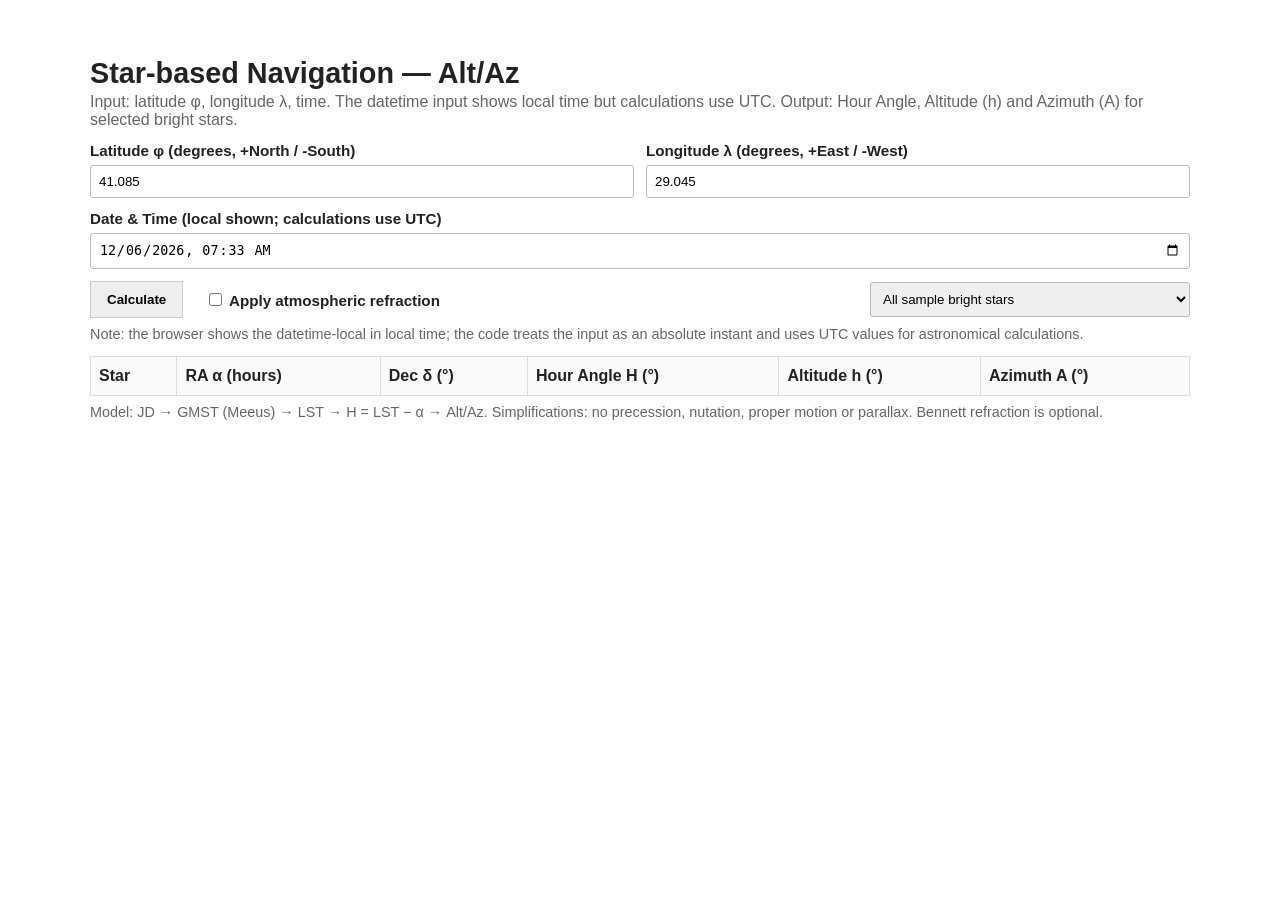
==== index.html @ d7d45e11 "Rename index_Version4 (4).html to index.html" ====
<!doctype html>
<html lang="en">
<head>
<meta charset="utf-8"/>
<meta name="viewport" content="width=device-width,initial-scale=1"/>
<title>Star-based Navigation — Alt/Az</title>
<style>
  :root { font-family: -apple-system, "Segoe UI", Roboto, Arial; color:#222; }
  body { max-width:1100px; margin:26px auto; padding:12px; }
  h1 { font-size:1.8rem; margin-bottom:0.2rem; }
  .note { color:#666; margin-bottom:0.8rem; }
  .grid { display:grid; grid-template-columns: 1fr 1fr; gap:12px; align-items:end; margin-bottom:12px; }
  label { font-weight:700; font-size:0.95rem; margin-bottom:6px; display:block; }
  input[type="number"], input[type="datetime-local"], select { width:100%; padding:8px; box-sizing:border-box; border:1px solid #bbb; border-radius:3px; }
  button { padding:10px 16px; background:#eee; border:1px solid #ccc; cursor:pointer; font-weight:700; }
  table { width:100%; border-collapse:collapse; margin-top:14px; }
  th, td { padding:10px 8px; border:1px solid #ddd; text-align:left; }
  th { background:#fafafa; font-weight:700; }
  .muted { color:#666; font-size:0.9rem; margin-top:8px; }
  .controls { display:flex; gap:10px; align-items:center; }
  @media (max-width:720px) { .grid { grid-template-columns: 1fr; } .controls { flex-direction:column; align-items:stretch; } }
</style>
</head>
<body>
  <h1>Star-based Navigation — Alt/Az</h1>
  <div class="note">Input: latitude φ, longitude λ, time. The datetime input shows local time but calculations use UTC. Output: Hour Angle, Altitude (h) and Azimuth (A) for selected bright stars.</div>

  <div class="grid">
    <div>
      <label>Latitude φ (degrees, +North / -South)</label>
      <input id="lat" type="number" step="0.0001" value="41.085" />
    </div>
    <div>
      <label>Longitude λ (degrees, +East / -West)</label>
      <input id="lon" type="number" step="0.0001" value="29.045" />
    </div>

    <div style="grid-column:1 / span 2;">
      <label>Date & Time (local shown; calculations use UTC)</label>
      <input id="datetime" type="datetime-local" value="" />
    </div>

    <div style="grid-column:1 / span 2;">
      <div class="controls">
        <button id="calc">Calculate</button>
        <label style="font-weight:600; margin:0 6px 0 12px;"><input id="refract" type="checkbox" /> Apply atmospheric refraction</label>
        <select id="starSelect" style="margin-left:auto; max-width:320px;">
          <option value="all">All sample bright stars</option>
          <option value="bright">Only top 5 brightest</option>
        </select>
      </div>
      <div class="muted">Note: the browser shows the datetime-local in local time; the code treats the input as an absolute instant and uses UTC values for astronomical calculations.</div>
    </div>
  </div>

  <table id="results">
    <thead>
      <tr>
        <th>Star</th>
        <th>RA α (hours)</th>
        <th>Dec δ (°)</th>
        <th>Hour Angle H (°)</th>
        <th>Altitude h (°)</th>
        <th>Azimuth A (°)</th>
      </tr>
    </thead>
    <tbody></tbody>
  </table>

  <div class="muted">
    Model: JD → GMST (Meeus) → LST → H = LST − α → Alt/Az. Simplifications: no precession, nutation, proper motion or parallax. Bennett refraction is optional.
  </div>

<script>
// Sample bright star list (RA in hours, Dec in degrees)
const starsFull = [
  { name: "Sirius (α CMa)", ra: 6.752477, dec: -16.716116 },
  { name: "Canopus (α Car)", ra: 6.399203, dec: -52.695661 },
  { name: "Rigil Kentaurus (α Cen)", ra: 14.660139, dec: -60.833992 },
  { name: "Arcturus (α Boo)", ra: 14.261020, dec: 19.182410 },
  { name: "Vega (α Lyr)", ra: 18.615649, dec: 38.783689 },
  { name: "Capella (α Aur)", ra: 5.278155, dec: 45.998028 },
  { name: "Rigel (β Ori)", ra: 5.242298, dec: -8.201640 },
  { name: "Procyon (α CMi)", ra: 7.655033, dec: 5.225000 },
  { name: "Betelgeuse (α Ori)", ra: 5.919529, dec: 7.407064 },
  { name: "Polaris (α UMi)", ra: 2.530301, dec: 89.264109 }
];

// Utility functions
function toRad(d){return d*Math.PI/180;}
function toDeg(r){return r*180/Math.PI;}
function normDeg(a){ a = a % 360; if (a<0) a += 360; return a; }
function normHours(h){ h = h % 24; if (h<0) h += 24; return h; }

// Julian Date from a JS Date (using UTC getters)
function julianDate(date) {
  let Y = date.getUTCFullYear();
  let M = date.getUTCMonth() + 1;
  let D = date.getUTCDate() + date.getUTCHours()/24 + date.getUTCMinutes()/1440 + date.getUTCSeconds()/86400 + date.getUTCMilliseconds()/86400000;
  if (M <= 2) { Y -= 1; M += 12; }
  const A = Math.floor(Y/100);
  const B = 2 - A + Math.floor(A/4);
  const JD = Math.floor(365.25*(Y+4716)) + Math.floor(30.6001*(M+1)) + D + B - 1524.5;
  return JD;
}

// GMST in hours using Meeus formula
function gmstFromJD(JD) {
  const T = (JD - 2451545.0)/36525.0;
  let GMSTdeg = 280.46061837 + 360.98564736629*(JD - 2451545.0) + 0.000387933*T*T - (T*T*T)/38710000.0;
  GMSTdeg = normDeg(GMSTdeg);
  return GMSTdeg / 15.0;
}

// Bennett refraction approximation (returns degrees)
function bennettRefraction(h_deg) {
  const h = h_deg;
  if (h <= -2) return 0;
  const R_arcmin = 1.02 / Math.tan( toRad(h + 10.3/(h + 5.11)) );
  return R_arcmin / 60.0;
}

// Compute altitude and azimuth for a given star
function computeAltAz(latDeg, lonDeg, dateUTC, star, applyRefraction=false) {
  const JD = julianDate(dateUTC);
  const gmst = gmstFromJD(JD); // hours
  let lst = gmst + lonDeg/15.0; // local sidereal time in hours
  lst = normHours(lst);

  // Hour angle in hours, normalize to -12..12
  let Hh = lst - star.ra;
  if (Hh > 12) Hh -= 24;
  if (Hh < -12) Hh += 24;
  const Hdeg = Hh * 15.0;

  const phi = toRad(latDeg);
  const delta = toRad(star.dec);
  const H = toRad(Hdeg);

  // Altitude
  const sin_h = Math.sin(phi)*Math.sin(delta) + Math.cos(phi)*Math.cos(delta)*Math.cos(H);
  let h = Math.asin(sin_h);
  let h_deg = toDeg(h);

  // Azimuth from North toward East (0..360)
  let A = Math.atan2(Math.sin(H), Math.cos(H)*Math.sin(phi) - Math.tan(delta)*Math.cos(phi));
  let A_deg = normDeg(toDeg(A));

  if (applyRefraction) {
    const R = bennettRefraction(h_deg);
    h_deg += R;
    // Azimuth change due to refraction is negligible for this purpose.
  }

  return { lst_hours: lst, H_deg: Hdeg, alt_deg: h_deg, az_deg: A_deg };
}

function format(x, d=3) { return (isFinite(x) ? x.toFixed(d) : ""); }

function updateTable() {
  const lat = parseFloat(document.getElementById('lat').value);
  const lon = parseFloat(document.getElementById('lon').value);
  const dtInput = document.getElementById('datetime').value;
  const tbody = document.querySelector('#results tbody');
  tbody.innerHTML = "";

  if (!dtInput) {
    tbody.innerHTML = '<tr><td colspan="6" style="color:#666">Please select a date & time and click Calculate.</td></tr>';
    return;
  }

  // datetime-local provides a local time string such as "2025-12-20T14:05"
  const localDate = new Date(dtInput);
  // Use the JS Date (it represents an absolute instant); further functions use UTC getters
  const dateUTC = new Date(localDate.getTime());

  const applyRef = document.getElementById('refract').checked;
  const sel = document.getElementById('starSelect').value;
  const list = (sel === 'bright') ? starsFull.slice(0,5) : starsFull;

  for (const s of list) {
    const r = computeAltAz(lat, lon, dateUTC, s, applyRef);
    const tr = document.createElement('tr');
    tr.innerHTML = `
      <td>${s.name}</td>
      <td>${format(s.ra,4)}</td>
      <td>${format(s.dec,4)}</td>
      <td>${format(r.H_deg,3)}</td>
      <td>${format(r.alt_deg,3)}</td>
      <td>${format(r.az_deg,3)}</td>
    `;
    tbody.appendChild(tr);
  }
}

// Initialize the datetime-local input with current local time (rounded to minutes)
(function init() {
  const now = new Date();
  now.setSeconds(0); now.setMilliseconds(0);
  const tzOffset = now.getTimezoneOffset() * 60000;
  const localISO = new Date(now.getTime() - tzOffset).toISOString().slice(0,16);
  document.getElementById('datetime').value = localISO;
})();

document.getElementById('calc').addEventListener('click', updateTable);
document.getElementById('datetime').addEventListener('keydown', (e)=>{ if (e.key==='Enter') updateTable(); });
</script>
</body>
</html>
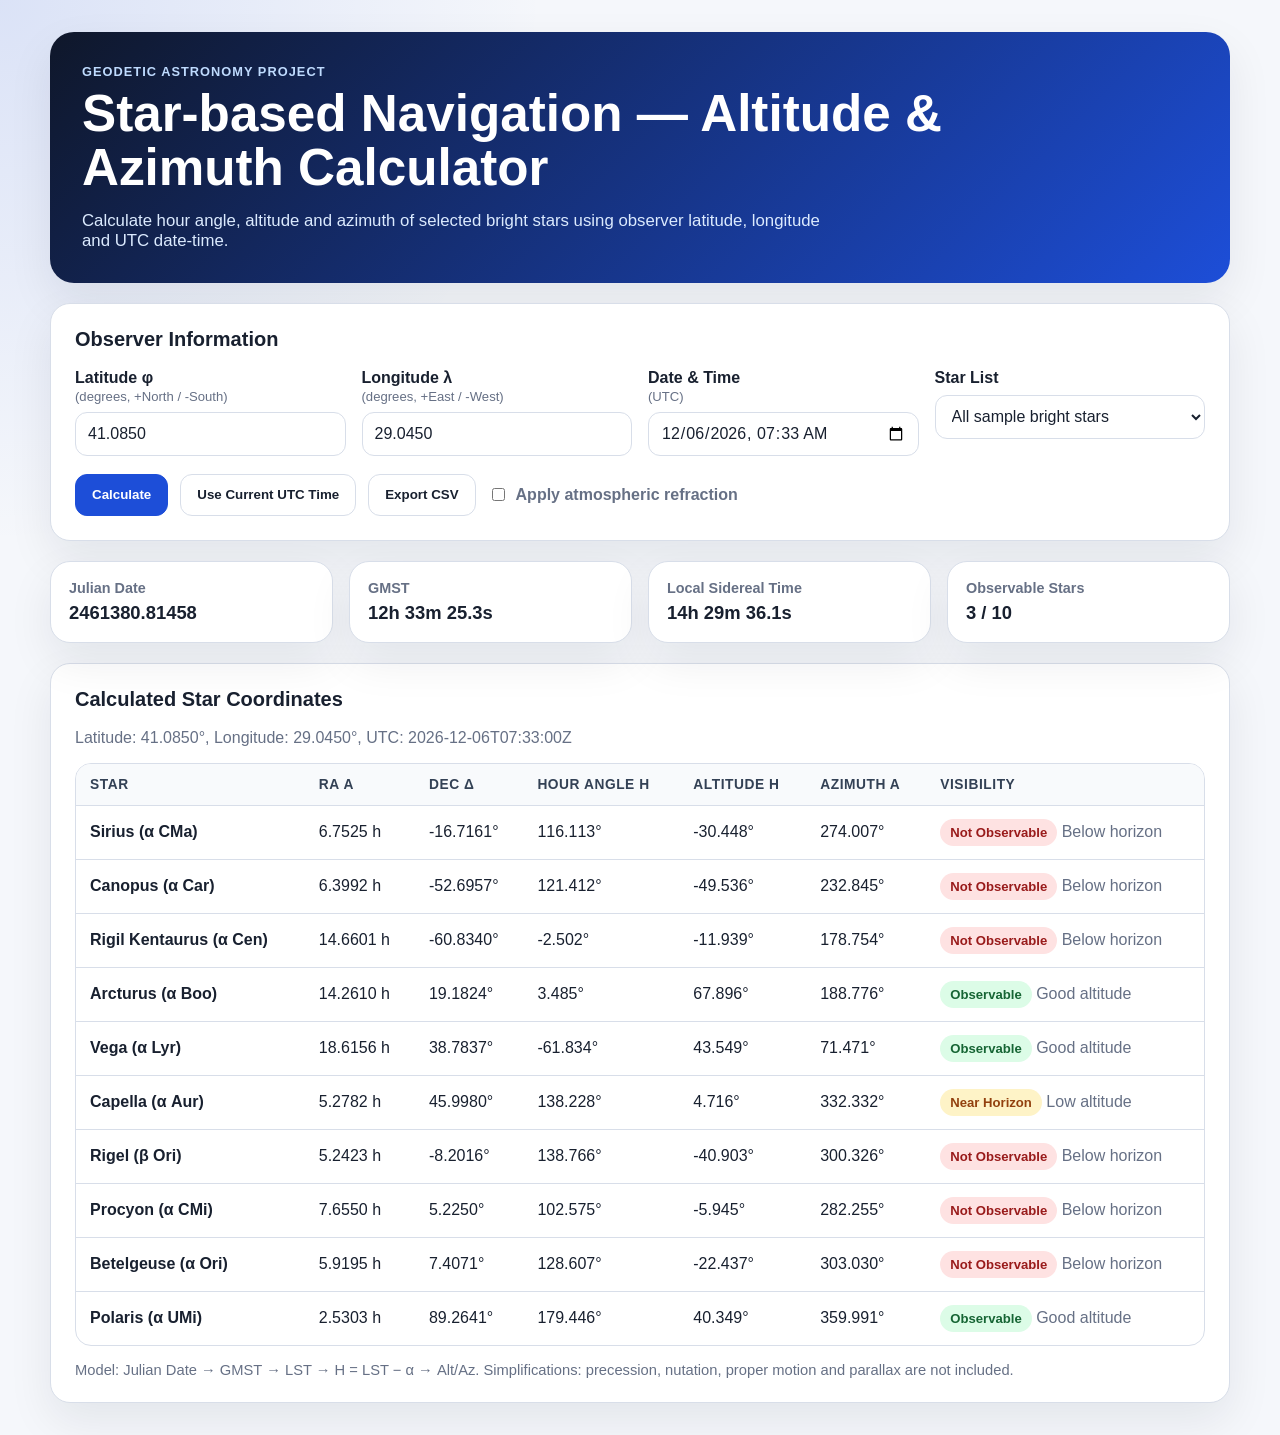
==== commit db056814: "professional star navigation calculator" ====
--- a/index.html
+++ b/index.html
@@ -1,209 +1,121 @@
-<!doctype html>
+<!DOCTYPE html>
 <html lang="en">
 <head>
-<meta charset="utf-8"/>
-<meta name="viewport" content="width=device-width,initial-scale=1"/>
-<title>Star-based Navigation — Alt/Az</title>
-<style>
-  :root { font-family: -apple-system, "Segoe UI", Roboto, Arial; color:#222; }
-  body { max-width:1100px; margin:26px auto; padding:12px; }
-  h1 { font-size:1.8rem; margin-bottom:0.2rem; }
-  .note { color:#666; margin-bottom:0.8rem; }
-  .grid { display:grid; grid-template-columns: 1fr 1fr; gap:12px; align-items:end; margin-bottom:12px; }
-  label { font-weight:700; font-size:0.95rem; margin-bottom:6px; display:block; }
-  input[type="number"], input[type="datetime-local"], select { width:100%; padding:8px; box-sizing:border-box; border:1px solid #bbb; border-radius:3px; }
-  button { padding:10px 16px; background:#eee; border:1px solid #ccc; cursor:pointer; font-weight:700; }
-  table { width:100%; border-collapse:collapse; margin-top:14px; }
-  th, td { padding:10px 8px; border:1px solid #ddd; text-align:left; }
-  th { background:#fafafa; font-weight:700; }
-  .muted { color:#666; font-size:0.9rem; margin-top:8px; }
-  .controls { display:flex; gap:10px; align-items:center; }
-  @media (max-width:720px) { .grid { grid-template-columns: 1fr; } .controls { flex-direction:column; align-items:stretch; } }
-</style>
+  <meta charset="UTF-8" />
+  <meta name="viewport" content="width=device-width, initial-scale=1.0" />
+  <title>Star Navigation Alt/Az Calculator</title>
+  <link rel="stylesheet" href="style.css" />
 </head>
 <body>
-  <h1>Star-based Navigation — Alt/Az</h1>
-  <div class="note">Input: latitude φ, longitude λ, time. The datetime input shows local time but calculations use UTC. Output: Hour Angle, Altitude (h) and Azimuth (A) for selected bright stars.</div>
+  <main class="app">
+    <section class="hero">
+      <div>
+        <p class="eyebrow">Geodetic Astronomy Project</p>
+        <h1>Star-based Navigation — Altitude & Azimuth Calculator</h1>
+        <p class="description">
+          Calculate hour angle, altitude and azimuth of selected bright stars using observer
+          latitude, longitude and UTC date-time.
+        </p>
+      </div>
+    </section>
 
-  <div class="grid">
-    <div>
-      <label>Latitude φ (degrees, +North / -South)</label>
-      <input id="lat" type="number" step="0.0001" value="41.085" />
-    </div>
-    <div>
-      <label>Longitude λ (degrees, +East / -West)</label>
-      <input id="lon" type="number" step="0.0001" value="29.045" />
-    </div>
+    <section class="panel">
+      <h2>Observer Information</h2>
 
-    <div style="grid-column:1 / span 2;">
-      <label>Date & Time (local shown; calculations use UTC)</label>
-      <input id="datetime" type="datetime-local" value="" />
-    </div>
+      <div class="form-grid">
+        <div class="field">
+          <label for="latitude">Latitude φ <span>(degrees, +North / -South)</span></label>
+          <input id="latitude" type="number" step="0.0001" min="-90" max="90" value="41.0850" />
+        </div>
 
-    <div style="grid-column:1 / span 2;">
-      <div class="controls">
-        <button id="calc">Calculate</button>
-        <label style="font-weight:600; margin:0 6px 0 12px;"><input id="refract" type="checkbox" /> Apply atmospheric refraction</label>
-        <select id="starSelect" style="margin-left:auto; max-width:320px;">
-          <option value="all">All sample bright stars</option>
-          <option value="bright">Only top 5 brightest</option>
-        </select>
+        <div class="field">
+          <label for="longitude">Longitude λ <span>(degrees, +East / -West)</span></label>
+          <input id="longitude" type="number" step="0.0001" min="-180" max="180" value="29.0450" />
+        </div>
+
+        <div class="field">
+          <label for="datetime">Date & Time <span>(UTC)</span></label>
+          <input id="datetime" type="datetime-local" />
+        </div>
+
+        <div class="field">
+          <label for="starFilter">Star List</label>
+          <select id="starFilter">
+            <option value="all">All sample bright stars</option>
+            <option value="top5">Top 5 brightest stars</option>
+            <option value="visible">Only observable stars</option>
+          </select>
+        </div>
       </div>
-      <div class="muted">Note: the browser shows the datetime-local in local time; the code treats the input as an absolute instant and uses UTC values for astronomical calculations.</div>
-    </div>
-  </div>
 
-  <table id="results">
-    <thead>
-      <tr>
-        <th>Star</th>
-        <th>RA α (hours)</th>
-        <th>Dec δ (°)</th>
-        <th>Hour Angle H (°)</th>
-        <th>Altitude h (°)</th>
-        <th>Azimuth A (°)</th>
-      </tr>
-    </thead>
-    <tbody></tbody>
-  </table>
+      <div class="actions">
+        <button id="calculateBtn" class="primary">Calculate</button>
+        <button id="nowBtn" type="button">Use Current UTC Time</button>
+        <button id="exportBtn" type="button" disabled>Export CSV</button>
 
-  <div class="muted">
-    Model: JD → GMST (Meeus) → LST → H = LST − α → Alt/Az. Simplifications: no precession, nutation, proper motion or parallax. Bennett refraction is optional.
-  </div>
+        <label class="check">
+          <input id="refraction" type="checkbox" />
+          Apply atmospheric refraction
+        </label>
+      </div>
 
-<script>
-// Sample bright star list (RA in hours, Dec in degrees)
-const starsFull = [
-  { name: "Sirius (α CMa)", ra: 6.752477, dec: -16.716116 },
-  { name: "Canopus (α Car)", ra: 6.399203, dec: -52.695661 },
-  { name: "Rigil Kentaurus (α Cen)", ra: 14.660139, dec: -60.833992 },
-  { name: "Arcturus (α Boo)", ra: 14.261020, dec: 19.182410 },
-  { name: "Vega (α Lyr)", ra: 18.615649, dec: 38.783689 },
-  { name: "Capella (α Aur)", ra: 5.278155, dec: 45.998028 },
-  { name: "Rigel (β Ori)", ra: 5.242298, dec: -8.201640 },
-  { name: "Procyon (α CMi)", ra: 7.655033, dec: 5.225000 },
-  { name: "Betelgeuse (α Ori)", ra: 5.919529, dec: 7.407064 },
-  { name: "Polaris (α UMi)", ra: 2.530301, dec: 89.264109 }
-];
+      <p id="errorBox" class="error" hidden></p>
+    </section>
 
-// Utility functions
-function toRad(d){return d*Math.PI/180;}
-function toDeg(r){return r*180/Math.PI;}
-function normDeg(a){ a = a % 360; if (a<0) a += 360; return a; }
-function normHours(h){ h = h % 24; if (h<0) h += 24; return h; }
+    <section id="summarySection" class="summary" hidden>
+      <article class="summary-card">
+        <span>Julian Date</span>
+        <strong id="jdValue">-</strong>
+      </article>
 
-// Julian Date from a JS Date (using UTC getters)
-function julianDate(date) {
-  let Y = date.getUTCFullYear();
-  let M = date.getUTCMonth() + 1;
-  let D = date.getUTCDate() + date.getUTCHours()/24 + date.getUTCMinutes()/1440 + date.getUTCSeconds()/86400 + date.getUTCMilliseconds()/86400000;
-  if (M <= 2) { Y -= 1; M += 12; }
-  const A = Math.floor(Y/100);
-  const B = 2 - A + Math.floor(A/4);
-  const JD = Math.floor(365.25*(Y+4716)) + Math.floor(30.6001*(M+1)) + D + B - 1524.5;
-  return JD;
-}
+      <article class="summary-card">
+        <span>GMST</span>
+        <strong id="gmstValue">-</strong>
+      </article>
 
-// GMST in hours using Meeus formula
-function gmstFromJD(JD) {
-  const T = (JD - 2451545.0)/36525.0;
-  let GMSTdeg = 280.46061837 + 360.98564736629*(JD - 2451545.0) + 0.000387933*T*T - (T*T*T)/38710000.0;
-  GMSTdeg = normDeg(GMSTdeg);
-  return GMSTdeg / 15.0;
-}
+      <article class="summary-card">
+        <span>Local Sidereal Time</span>
+        <strong id="lstValue">-</strong>
+      </article>
 
-// Bennett refraction approximation (returns degrees)
-function bennettRefraction(h_deg) {
-  const h = h_deg;
-  if (h <= -2) return 0;
-  const R_arcmin = 1.02 / Math.tan( toRad(h + 10.3/(h + 5.11)) );
-  return R_arcmin / 60.0;
-}
+      <article class="summary-card">
+        <span>Observable Stars</span>
+        <strong id="visibleCount">-</strong>
+      </article>
+    </section>
 
-// Compute altitude and azimuth for a given star
-function computeAltAz(latDeg, lonDeg, dateUTC, star, applyRefraction=false) {
-  const JD = julianDate(dateUTC);
-  const gmst = gmstFromJD(JD); // hours
-  let lst = gmst + lonDeg/15.0; // local sidereal time in hours
-  lst = normHours(lst);
+    <section id="resultsSection" class="panel" hidden>
+      <div class="section-head">
+        <div>
+          <h2>Calculated Star Coordinates</h2>
+          <p id="calculationInfo" class="muted"></p>
+        </div>
+      </div>
 
-  // Hour angle in hours, normalize to -12..12
-  let Hh = lst - star.ra;
-  if (Hh > 12) Hh -= 24;
-  if (Hh < -12) Hh += 24;
-  const Hdeg = Hh * 15.0;
+      <div class="table-wrap">
+        <table>
+          <thead>
+            <tr>
+              <th>Star</th>
+              <th>RA α</th>
+              <th>Dec δ</th>
+              <th>Hour Angle H</th>
+              <th>Altitude h</th>
+              <th>Azimuth A</th>
+              <th>Visibility</th>
+            </tr>
+          </thead>
+          <tbody id="resultsBody"></tbody>
+        </table>
+      </div>
 
-  const phi = toRad(latDeg);
-  const delta = toRad(star.dec);
-  const H = toRad(Hdeg);
+      <p class="note">
+        Model: Julian Date → GMST → LST → H = LST − α → Alt/Az.
+        Simplifications: precession, nutation, proper motion and parallax are not included.
+      </p>
+    </section>
+  </main>
 
-  // Altitude
-  const sin_h = Math.sin(phi)*Math.sin(delta) + Math.cos(phi)*Math.cos(delta)*Math.cos(H);
-  let h = Math.asin(sin_h);
-  let h_deg = toDeg(h);
-
-  // Azimuth from North toward East (0..360)
-  let A = Math.atan2(Math.sin(H), Math.cos(H)*Math.sin(phi) - Math.tan(delta)*Math.cos(phi));
-  let A_deg = normDeg(toDeg(A));
-
-  if (applyRefraction) {
-    const R = bennettRefraction(h_deg);
-    h_deg += R;
-    // Azimuth change due to refraction is negligible for this purpose.
-  }
-
-  return { lst_hours: lst, H_deg: Hdeg, alt_deg: h_deg, az_deg: A_deg };
-}
-
-function format(x, d=3) { return (isFinite(x) ? x.toFixed(d) : ""); }
-
-function updateTable() {
-  const lat = parseFloat(document.getElementById('lat').value);
-  const lon = parseFloat(document.getElementById('lon').value);
-  const dtInput = document.getElementById('datetime').value;
-  const tbody = document.querySelector('#results tbody');
-  tbody.innerHTML = "";
-
-  if (!dtInput) {
-    tbody.innerHTML = '<tr><td colspan="6" style="color:#666">Please select a date & time and click Calculate.</td></tr>';
-    return;
-  }
-
-  // datetime-local provides a local time string such as "2025-12-20T14:05"
-  const localDate = new Date(dtInput);
-  // Use the JS Date (it represents an absolute instant); further functions use UTC getters
-  const dateUTC = new Date(localDate.getTime());
-
-  const applyRef = document.getElementById('refract').checked;
-  const sel = document.getElementById('starSelect').value;
-  const list = (sel === 'bright') ? starsFull.slice(0,5) : starsFull;
-
-  for (const s of list) {
-    const r = computeAltAz(lat, lon, dateUTC, s, applyRef);
-    const tr = document.createElement('tr');
-    tr.innerHTML = `
-      <td>${s.name}</td>
-      <td>${format(s.ra,4)}</td>
-      <td>${format(s.dec,4)}</td>
-      <td>${format(r.H_deg,3)}</td>
-      <td>${format(r.alt_deg,3)}</td>
-      <td>${format(r.az_deg,3)}</td>
-    `;
-    tbody.appendChild(tr);
-  }
-}
-
-// Initialize the datetime-local input with current local time (rounded to minutes)
-(function init() {
-  const now = new Date();
-  now.setSeconds(0); now.setMilliseconds(0);
-  const tzOffset = now.getTimezoneOffset() * 60000;
-  const localISO = new Date(now.getTime() - tzOffset).toISOString().slice(0,16);
-  document.getElementById('datetime').value = localISO;
-})();
-
-document.getElementById('calc').addEventListener('click', updateTable);
-document.getElementById('datetime').addEventListener('keydown', (e)=>{ if (e.key==='Enter') updateTable(); });
-</script>
+  <script src="app.js"></script>
 </body>
 </html>
--- a/style.css
+++ b/style.css
@@ -0,0 +1,322 @@
+:root {
+  --bg: #f5f7fb;
+  --panel: #ffffff;
+  --text: #18202f;
+  --muted: #667085;
+  --border: #d8dee9;
+  --primary: #1d4ed8;
+  --primary-dark: #1e40af;
+  --success-bg: #dcfce7;
+  --success-text: #166534;
+  --warning-bg: #fef3c7;
+  --warning-text: #92400e;
+  --danger-bg: #fee2e2;
+  --danger-text: #991b1b;
+  --shadow: 0 18px 45px rgba(15, 23, 42, 0.08);
+}
+
+* {
+  box-sizing: border-box;
+}
+
+body {
+  margin: 0;
+  font-family: Inter, -apple-system, BlinkMacSystemFont, "Segoe UI", Roboto, Arial, sans-serif;
+  background:
+    radial-gradient(circle at top left, rgba(29, 78, 216, 0.12), transparent 34rem),
+    var(--bg);
+  color: var(--text);
+}
+
+.app {
+  width: min(1180px, calc(100% - 32px));
+  margin: 32px auto;
+}
+
+.hero {
+  display: flex;
+  align-items: center;
+  justify-content: space-between;
+  gap: 24px;
+  padding: 32px;
+  margin-bottom: 20px;
+  color: white;
+  background: linear-gradient(135deg, #0f172a, #1d4ed8);
+  border-radius: 24px;
+  box-shadow: var(--shadow);
+}
+
+.eyebrow {
+  margin: 0 0 8px;
+  color: #bfdbfe;
+  font-weight: 700;
+  letter-spacing: 0.08em;
+  text-transform: uppercase;
+  font-size: 0.8rem;
+}
+
+h1, h2 {
+  margin: 0;
+}
+
+h1 {
+  max-width: 860px;
+  font-size: clamp(2rem, 4vw, 3.3rem);
+  line-height: 1.05;
+}
+
+h2 {
+  font-size: 1.25rem;
+  margin-bottom: 18px;
+}
+
+.description {
+  max-width: 760px;
+  margin: 16px 0 0;
+  color: #dbeafe;
+  font-size: 1.05rem;
+}
+
+.panel,
+.summary-card {
+  background: var(--panel);
+  border: 1px solid var(--border);
+  border-radius: 20px;
+  box-shadow: var(--shadow);
+}
+
+.panel {
+  padding: 24px;
+  margin-bottom: 20px;
+}
+
+.form-grid {
+  display: grid;
+  grid-template-columns: repeat(4, 1fr);
+  gap: 16px;
+}
+
+.field label {
+  display: block;
+  margin-bottom: 8px;
+  font-weight: 700;
+}
+
+.field label span {
+  display: block;
+  margin-top: 2px;
+  color: var(--muted);
+  font-weight: 500;
+  font-size: 0.82rem;
+}
+
+input,
+select {
+  width: 100%;
+  min-height: 44px;
+  padding: 10px 12px;
+  border: 1px solid var(--border);
+  border-radius: 12px;
+  font: inherit;
+  background: white;
+  color: var(--text);
+}
+
+input:focus,
+select:focus {
+  outline: 3px solid rgba(29, 78, 216, 0.18);
+  border-color: var(--primary);
+}
+
+.actions {
+  display: flex;
+  flex-wrap: wrap;
+  align-items: center;
+  gap: 12px;
+  margin-top: 18px;
+}
+
+button {
+  min-height: 42px;
+  padding: 10px 16px;
+  border: 1px solid var(--border);
+  border-radius: 12px;
+  background: white;
+  color: var(--text);
+  font-weight: 800;
+  cursor: pointer;
+  transition: transform 0.15s ease, background-color 0.15s ease;
+}
+
+button:hover {
+  transform: translateY(-1px);
+}
+
+button:disabled {
+  opacity: 0.5;
+  cursor: not-allowed;
+  transform: none;
+}
+
+button.primary {
+  border-color: var(--primary);
+  background: var(--primary);
+  color: white;
+}
+
+button.primary:hover {
+  background: var(--primary-dark);
+}
+
+.check {
+  display: inline-flex;
+  align-items: center;
+  gap: 8px;
+  color: var(--muted);
+  font-weight: 700;
+}
+
+.check input {
+  width: auto;
+  min-height: auto;
+}
+
+.error {
+  margin: 16px 0 0;
+  padding: 12px 14px;
+  border: 1px solid #fecaca;
+  border-radius: 12px;
+  color: var(--danger-text);
+  background: var(--danger-bg);
+  font-weight: 700;
+}
+
+.summary {
+  display: grid;
+  grid-template-columns: repeat(4, 1fr);
+  gap: 16px;
+  margin-bottom: 20px;
+}
+
+.summary-card {
+  padding: 18px;
+}
+
+.summary-card span {
+  display: block;
+  margin-bottom: 6px;
+  color: var(--muted);
+  font-size: 0.9rem;
+  font-weight: 700;
+}
+
+.summary-card strong {
+  font-size: 1.15rem;
+}
+
+.section-head {
+  display: flex;
+  justify-content: space-between;
+  align-items: start;
+  gap: 16px;
+}
+
+.muted,
+.note {
+  color: var(--muted);
+}
+
+.note {
+  margin: 16px 0 0;
+  font-size: 0.92rem;
+}
+
+.table-wrap {
+  overflow-x: auto;
+  border: 1px solid var(--border);
+  border-radius: 16px;
+}
+
+table {
+  width: 100%;
+  border-collapse: collapse;
+  min-width: 850px;
+}
+
+th,
+td {
+  padding: 13px 14px;
+  border-bottom: 1px solid var(--border);
+  text-align: left;
+  white-space: nowrap;
+}
+
+th {
+  background: #f8fafc;
+  color: #334155;
+  font-size: 0.86rem;
+  text-transform: uppercase;
+  letter-spacing: 0.04em;
+}
+
+tr:last-child td {
+  border-bottom: none;
+}
+
+.badge {
+  display: inline-flex;
+  align-items: center;
+  padding: 6px 10px;
+  border-radius: 999px;
+  font-size: 0.82rem;
+  font-weight: 800;
+}
+
+.badge.observable {
+  color: var(--success-text);
+  background: var(--success-bg);
+}
+
+.badge.near-horizon {
+  color: var(--warning-text);
+  background: var(--warning-bg);
+}
+
+.badge.not-observable {
+  color: var(--danger-text);
+  background: var(--danger-bg);
+}
+
+@media (max-width: 900px) {
+  .form-grid,
+  .summary {
+    grid-template-columns: repeat(2, 1fr);
+  }
+
+  .hero {
+    padding: 24px;
+  }
+}
+
+@media (max-width: 620px) {
+  .app {
+    width: min(100% - 20px, 1180px);
+    margin: 16px auto;
+  }
+
+  .form-grid,
+  .summary {
+    grid-template-columns: 1fr;
+  }
+
+  .actions {
+    align-items: stretch;
+    flex-direction: column;
+  }
+
+  button,
+  .check {
+    width: 100%;
+    justify-content: center;
+  }
+}
